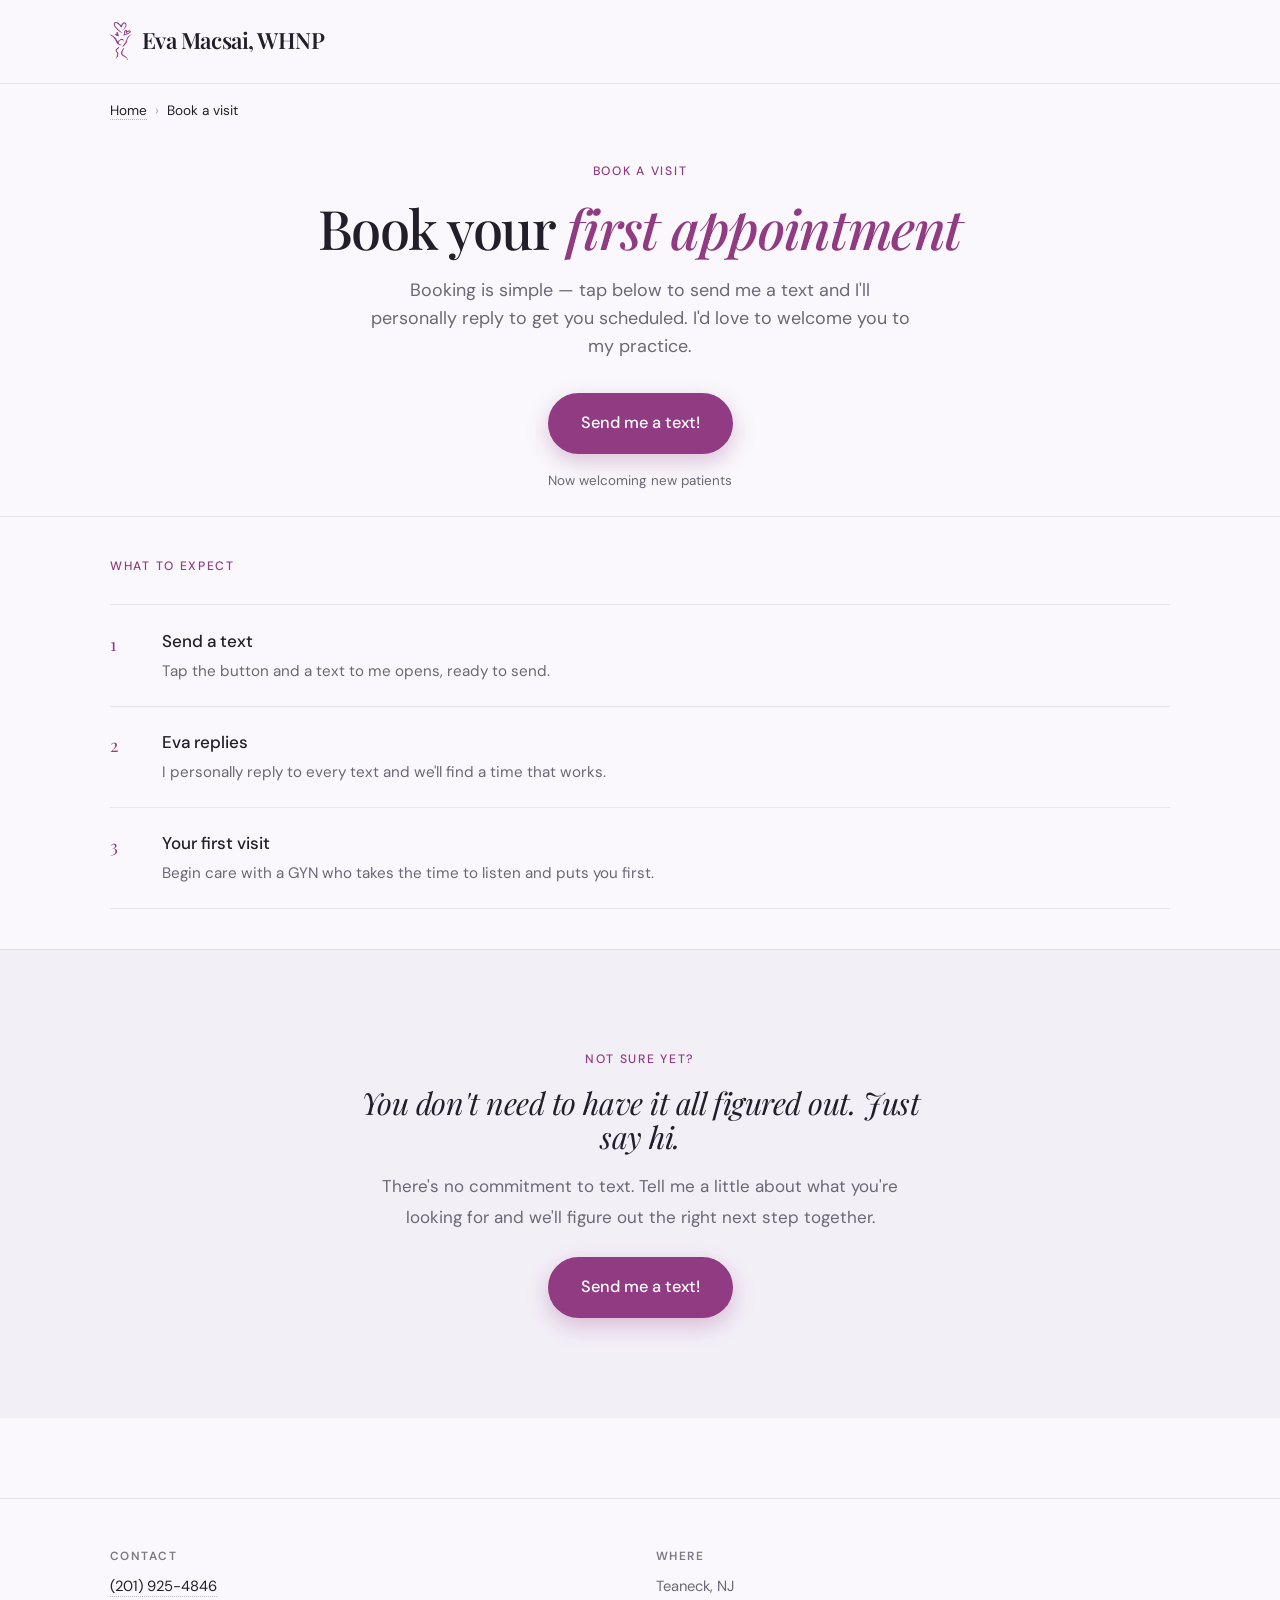
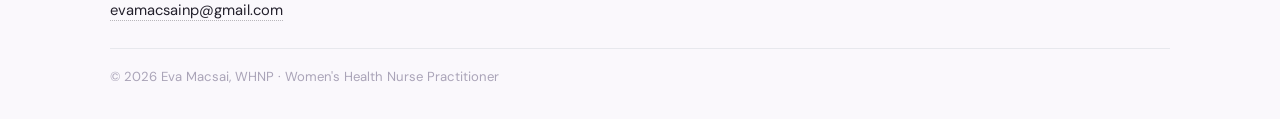
==== inquire.html @ 28908bd8 "Eva Macsai, WHNP marketing site Static GYN practice site for evamacsai.com. Text-to-book (sms:) CTAs" ====
<!DOCTYPE html>
<html lang="en">
<head>
  <meta charset="UTF-8">
  <meta name="viewport" content="width=device-width, initial-scale=1.0">
  <title>Book a visit · Eva Macsai, WHNP</title>
  <meta name="robots" content="noindex">
  <meta http-equiv="refresh" content="0; url=/schedule.html">
  <link rel="canonical" href="https://evamacsai.com/schedule.html">
  <meta name="theme-color" content="#913b82">
  <link rel="icon" href="favicon.svg" type="image/svg+xml">
</head>
<body>
  <p>This page has moved. <a href="/schedule.html">Continue to the booking form →</a></p>
</body>
</html>
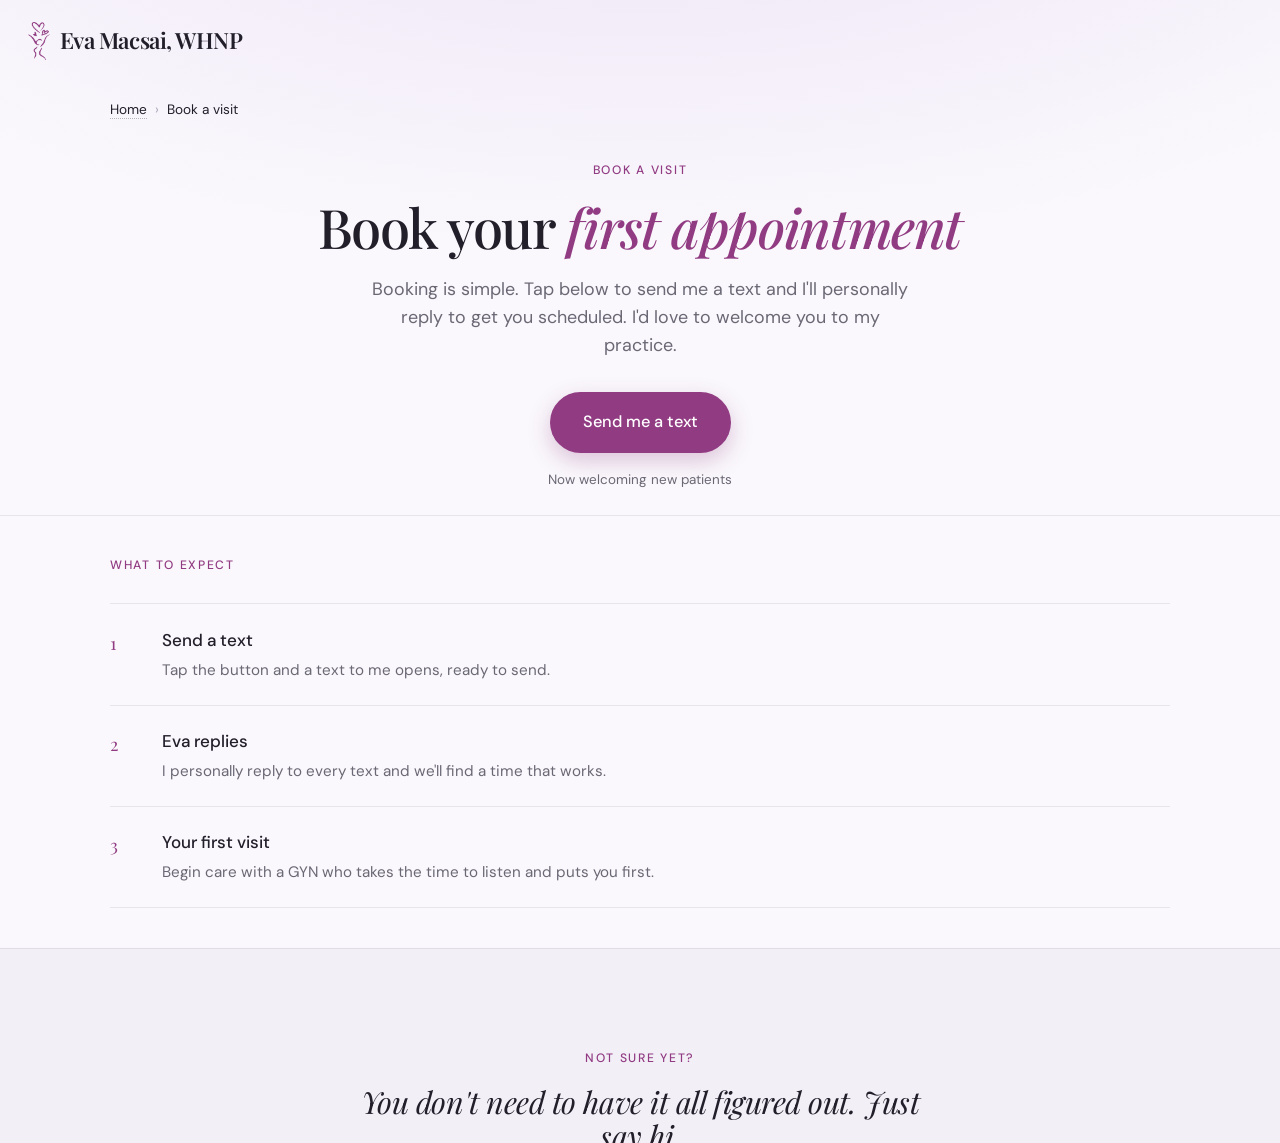
==== commit 06c3d74f: "Use Eva's logo as favicon (app-icon: white logo on plum), replace E tile" ====
--- a/inquire.html
+++ b/inquire.html
@@ -8,7 +8,8 @@
   <meta http-equiv="refresh" content="0; url=/schedule.html">
   <link rel="canonical" href="https://evamacsai.com/schedule.html">
   <meta name="theme-color" content="#913b82">
-  <link rel="icon" href="favicon.svg" type="image/svg+xml">
+  <link rel="icon" type="image/png" href="favicon.png">
+  <link rel="apple-touch-icon" href="favicon.png">
 </head>
 <body>
   <p>This page has moved. <a href="/schedule.html">Continue to the booking form →</a></p>
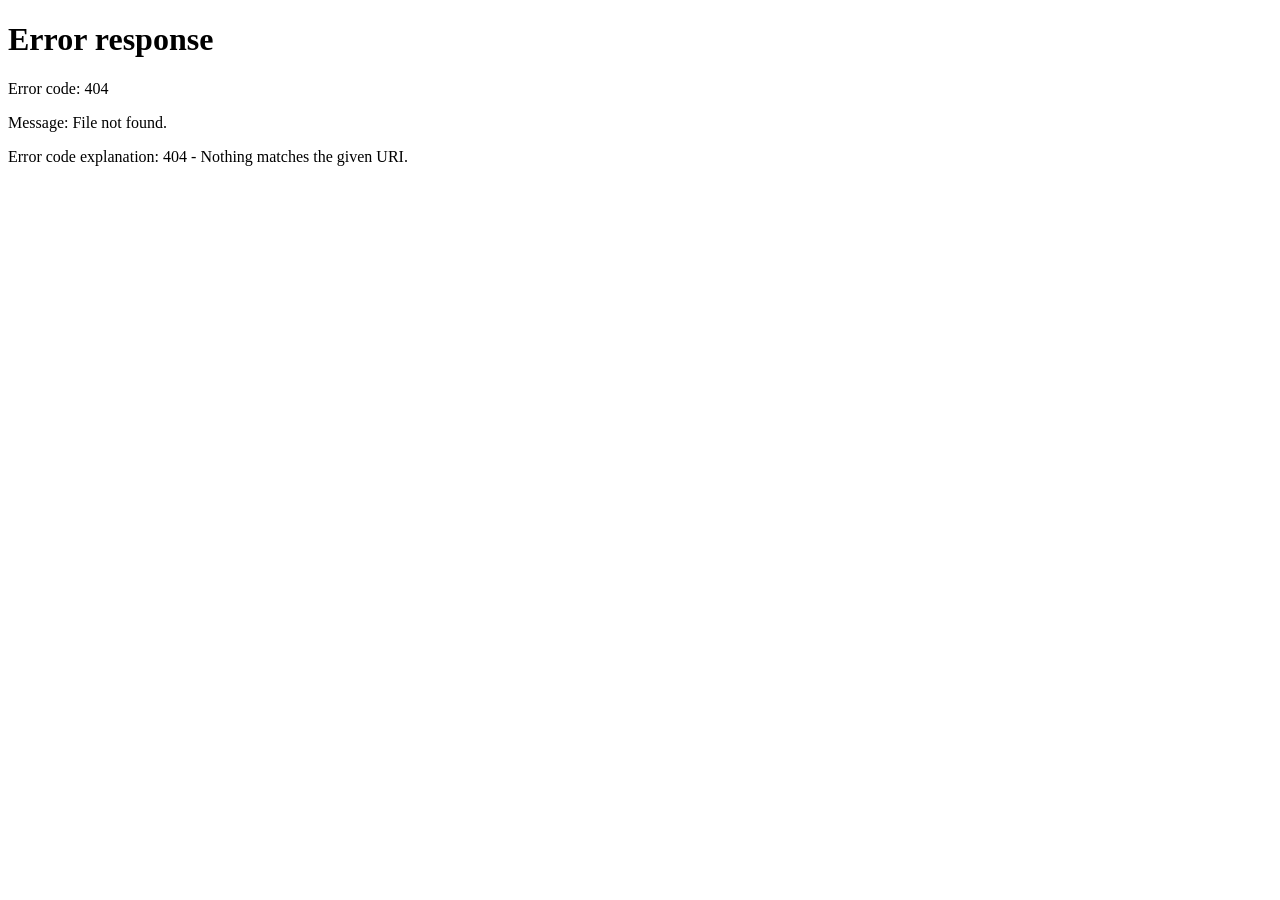
==== commit 2a1be709: "Use extensionless /schedule URLs in canonical, sitemap and links (SERVER-808) /schedule already serv" ====
--- a/inquire.html
+++ b/inquire.html
@@ -5,13 +5,13 @@
   <meta name="viewport" content="width=device-width, initial-scale=1.0">
   <title>Book a visit · Eva Macsai, WHNP</title>
   <meta name="robots" content="noindex">
-  <meta http-equiv="refresh" content="0; url=/schedule.html">
-  <link rel="canonical" href="https://evamacsai.com/schedule.html">
+  <meta http-equiv="refresh" content="0; url=/schedule">
+  <link rel="canonical" href="https://evamacsai.com/schedule">
   <meta name="theme-color" content="#913b82">
   <link rel="icon" type="image/png" href="favicon.png">
   <link rel="apple-touch-icon" href="favicon.png">
 </head>
 <body>
-  <p>This page has moved. <a href="/schedule.html">Continue to the booking form →</a></p>
+  <p>This page has moved. <a href="/schedule">Continue to the booking form →</a></p>
 </body>
 </html>
